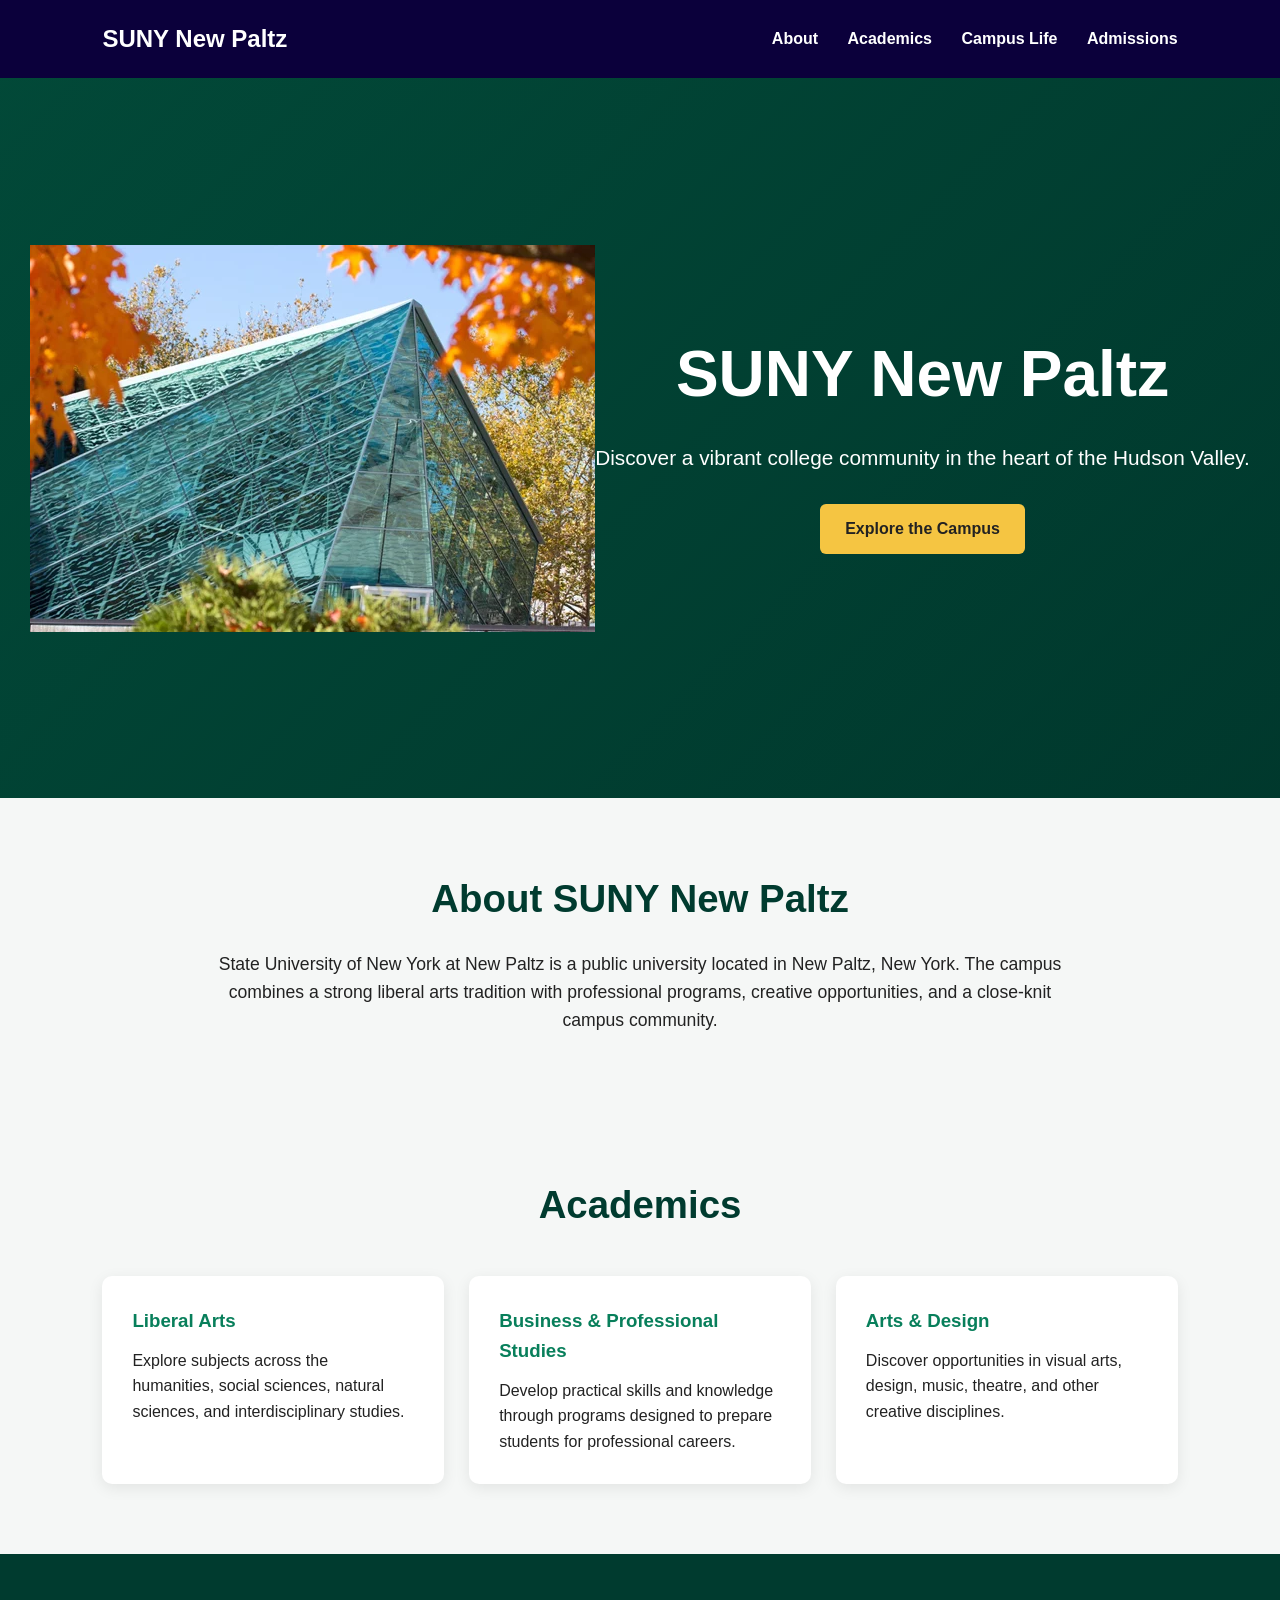
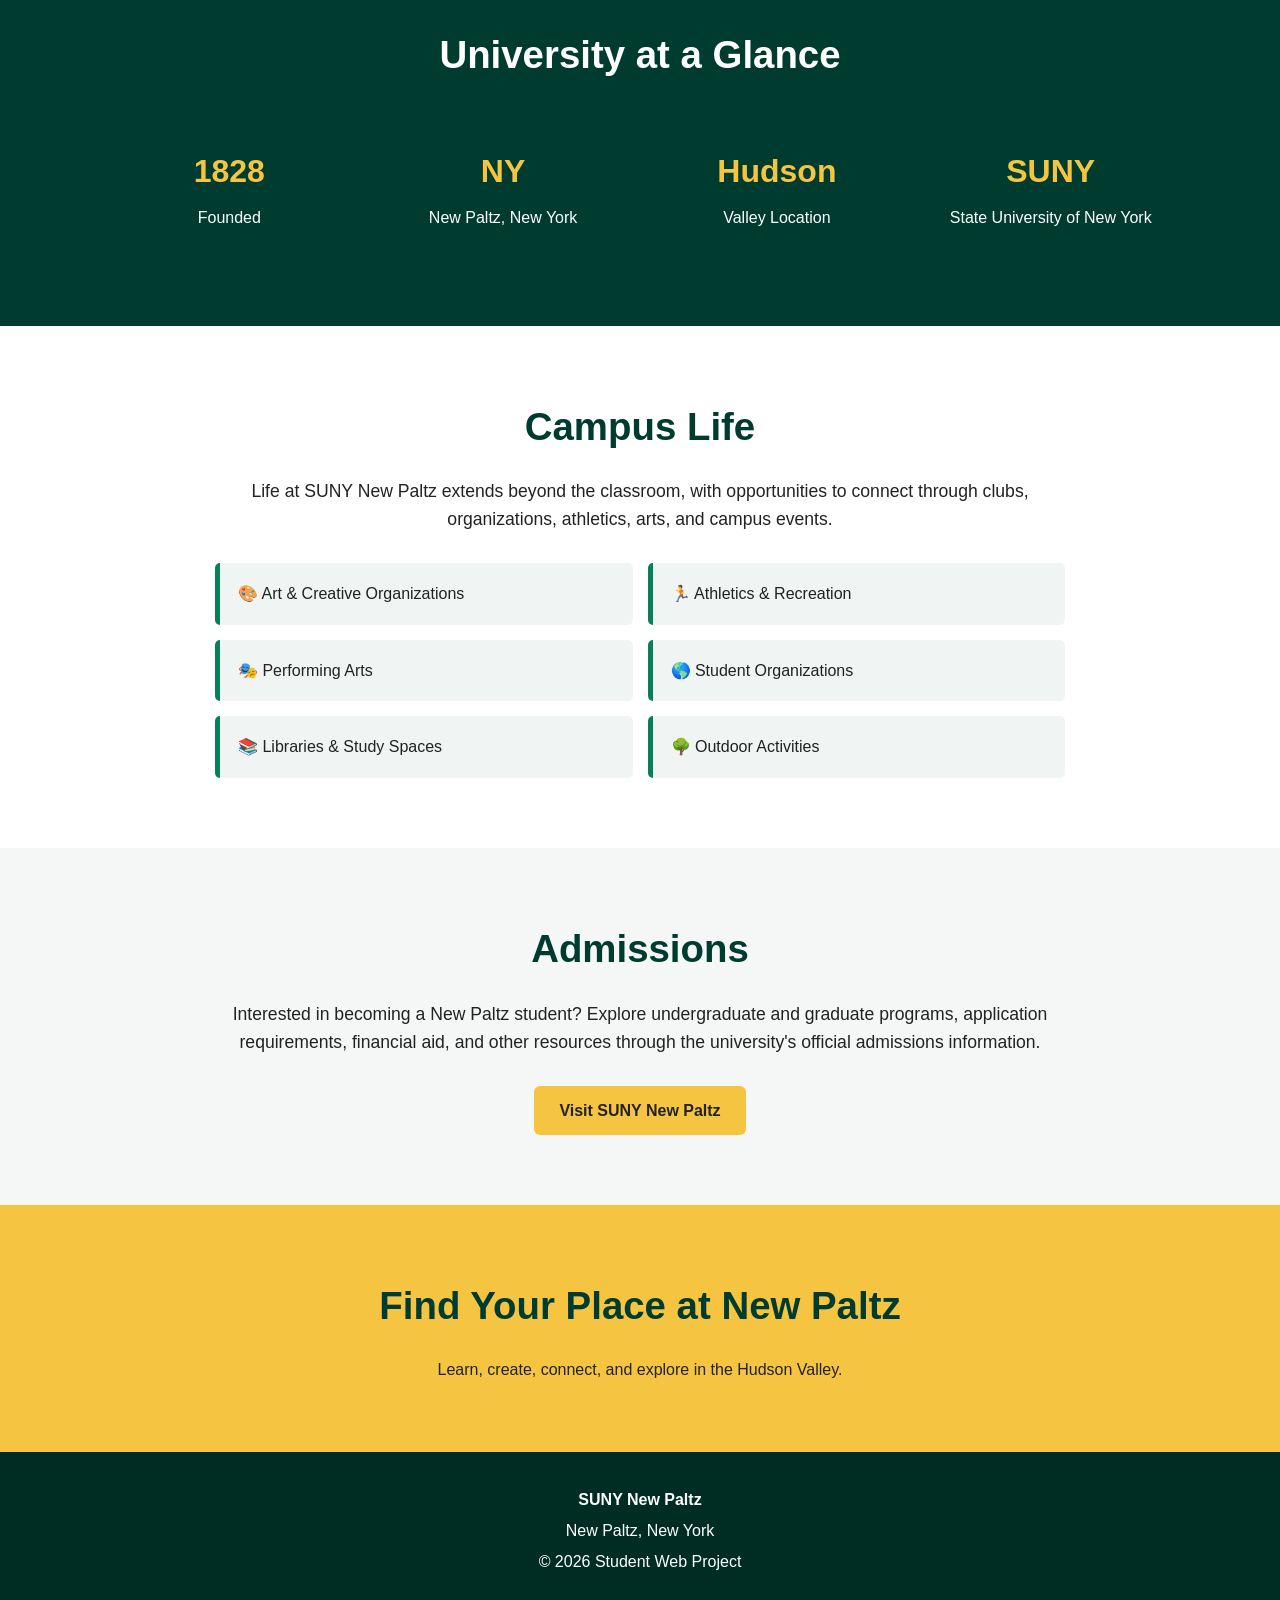
==== index.html @ 97f97d7e "Inital Commit" ====
<!DOCTYPE html>
<html lang="en"> 
<head>
  <meta charset="UTF-8">
  <meta name="viewport" content="width=device-width, initial-scale=1.0">
  <title>SUNY New Paltz</title>

  <style>
    * {
      margin: 0;
      padding: 0;
      box-sizing: border-box;
      scroll-behavior: smooth;
    }

    body {
      font-family: Arial, Helvetica, sans-serif;
      line-height: 1.6;
      color: #222;
      background: #f5f7f6;
    }

    header {
      background: #0b003b;
      color: white;
      padding: 20px 8%;
      display: flex;
      justify-content: space-between;
      align-items: center;
      position: sticky;
      top: 0;
      z-index: 1000;
    }

    .logo {
      font-size: 1.5rem;
      font-weight: bold;
    }

    nav a {
      color: white;
      text-decoration: none;
      margin-left: 25px;
      font-weight: bold;
    }

    nav a:hover {
      color: #f5c542;
    }

    .hero {
      min-height: 80vh;
      display: flex;
      align-items: center;
      justify-content: center;
      text-align: center;
      padding: 60px 20px;
      color: white;
      background:
        linear-gradient(rgba(0, 59, 47, 0.8), rgba(0, 59, 47, 0.8)),
        linear-gradient(135deg, #087f5b, #002d23);
    }

    .hero-content {
      max-width: 800px;
    }

    .hero h1 {
      font-size: 4rem;
      margin-bottom: 15px;
    }

    .hero p {
      font-size: 1.3rem;
      margin-bottom: 30px;
    }

    .button {
      display: inline-block;
      background: #f5c542;
      color: #222;
      padding: 12px 25px;
      border-radius: 6px;
      text-decoration: none;
      font-weight: bold;
      transition: 0.3s;
    }

    .button:hover {
      background: #ffd966;
      transform: translateY(-2px);
    }

    section {
      padding: 70px 8%;
    }

    section h2 {
      color: #003b2f;
      text-align: center;
      font-size: 2.4rem;
      margin-bottom: 20px;
    }

    .intro {
      max-width: 850px;
      margin: auto;
      text-align: center;
      font-size: 1.1rem;
    }

    .cards {
      display: grid;
      grid-template-columns: repeat(3, 1fr);
      gap: 25px;
      margin-top: 40px;
    }

    .card {
      background: white;
      padding: 30px;
      border-radius: 10px;
      box-shadow: 0 4px 15px rgba(0, 0, 0, 0.08);
      transition: 0.3s;
    }

    .card:hover {
      transform: translateY(-5px);
    }

    .card h3 {
      color: #087f5b;
      margin-bottom: 12px;
    }

    .facts {
      background: #003b2f;
      color: white;
    }

    .facts h2 {
      color: white;
    }

    .fact-grid {
      display: grid;
      grid-template-columns: repeat(4, 1fr);
      gap: 20px;
      text-align: center;
      margin-top: 35px;
    }

    .fact {
      padding: 25px;
    }

    .fact strong {
      display: block;
      font-size: 2rem;
      color: #f5c542;
      margin-bottom: 8px;
    }

    .campus {
      background: white;
    }

    .campus-list {
      max-width: 850px;
      margin: 30px auto 0;
      display: grid;
      grid-template-columns: 1fr 1fr;
      gap: 15px;
    }

    .campus-list div {
      background: #f0f4f2;
      padding: 18px;
      border-left: 5px solid #087f5b;
      border-radius: 5px;
    }

    .cta {
      text-align: center;
      background: #f5c542;
    }

    .cta h2 {
      color: #003b2f;
    }

    footer {
      background: #002d23;
      color: white;
      text-align: center;
      padding: 30px 20px;
    }

    footer p {
      margin: 5px 0;
    }

    @media (max-width: 800px) {
      header {
        flex-direction: column;
        gap: 15px;
      }

      nav a {
        margin: 0 8px;
      }

      .hero h1 {
        font-size: 2.7rem;
      }

      .cards {
        grid-template-columns: 1fr;
      }

      .fact-grid {
        grid-template-columns: 1fr 1fr;
      }

      .campus-list {
        grid-template-columns: 1fr;
      }
    }

    @media (max-width: 500px) {
      .fact-grid {
        grid-template-columns: 1fr;
      }

      nav {
        display: flex;
        flex-wrap: wrap;
        justify-content: center;
        gap: 10px;
      }
    }
  </style>
</head>

<body>

  <header>
    <div class="logo">SUNY New Paltz</div>
    
    <nav>
      <a href="#about">About</a>
      <a href="academics.html">Academics</a>
      <a href="#campus">Campus Life</a>
      <a href="#admissions">Admissions</a>
    </nav>
  
  </header>

  <main>

    <section class="hero">
  <img src="fall-open-house.webp" alt="SUNY New Paltz campus">

  <div class="hero-content">
    <h1>SUNY New Paltz</h1>
    <p>
      Discover a vibrant college community in the heart of the Hudson Valley.
    </p>
    <a class="button" href="#about">Explore the Campus</a>
  </div>
</section>


    <section id="about">

      <h2>About SUNY New Paltz</h2>
      <p class="intro">
        State University of New York at New Paltz is a public university
        located in New Paltz, New York. The campus combines a strong liberal
        arts tradition with professional programs, creative opportunities,
        and a close-knit campus community.
      </p>
    </section>



    <section id="academics">
      <h2>Academics</h2>

      <div class="cards">
        <div class="card">
          <h3>Liberal Arts</h3>
          <p>
            Explore subjects across the humanities, social sciences,
            natural sciences, and interdisciplinary studies.
          </p>
        </div>

        <div class="card">
          <h3>Business & Professional Studies</h3>
          <p>
            Develop practical skills and knowledge through programs designed
            to prepare students for professional careers.
          </p>
        </div>

        <div class="card">
          <h3>Arts & Design</h3>
          <p>
            Discover opportunities in visual arts, design, music, theatre,
            and other creative disciplines.
          </p>
        </div>
      </div>
    </section>

    <section class="facts">
      <h2>University at a Glance</h2>

      <div class="fact-grid">
        <div class="fact">
          <strong>1828</strong>
          Founded
        </div>

        <div class="fact">
          <strong>NY</strong>
          New Paltz, New York
        </div>

        <div class="fact">
          <strong>Hudson</strong>
          Valley Location
        </div>

        <div class="fact">
          <strong>SUNY</strong>
          State University of New York
        </div>
      </div>
    </section>

    <section id="campus" class="campus">
      <h2>Campus Life</h2>
      <p class="intro">
        Life at SUNY New Paltz extends beyond the classroom, with opportunities
        to connect through clubs, organizations, athletics, arts, and campus events.
      </p>

      <div class="campus-list">
        <div>🎨 Art & Creative Organizations</div>
        <div>🏃 Athletics & Recreation</div>
        <div>🎭 Performing Arts</div>
        <div>🌎 Student Organizations</div>
        <div>📚 Libraries & Study Spaces</div>
        <div>🌳 Outdoor Activities</div>
      </div>
    </section>

    <section id="admissions">
      <h2>Admissions</h2>
      <p class="intro">
        Interested in becoming a New Paltz student? Explore undergraduate and
        graduate programs, application requirements, financial aid, and other
        resources through the university's official admissions information.
      </p>

      <div style="text-align:center; margin-top:30px;">
        <a
          class="button"
          href="https://www.newpaltz.edu/"
          target="_blank"
          rel="noopener noreferrer"
        >
          Visit SUNY New Paltz
        </a>
      </div>
    </section>

    <section class="cta">
      <h2>Find Your Place at New Paltz</h2>
      <p>
        Learn, create, connect, and explore in the Hudson Valley.
      </p>
    </section>

  </main>

  <footer>
    <p><strong>SUNY New Paltz</strong></p>
    <p>New Paltz, New York</p>
    <p>&copy; 2026 Student Web Project</p>
  </footer>

</body>
</html>
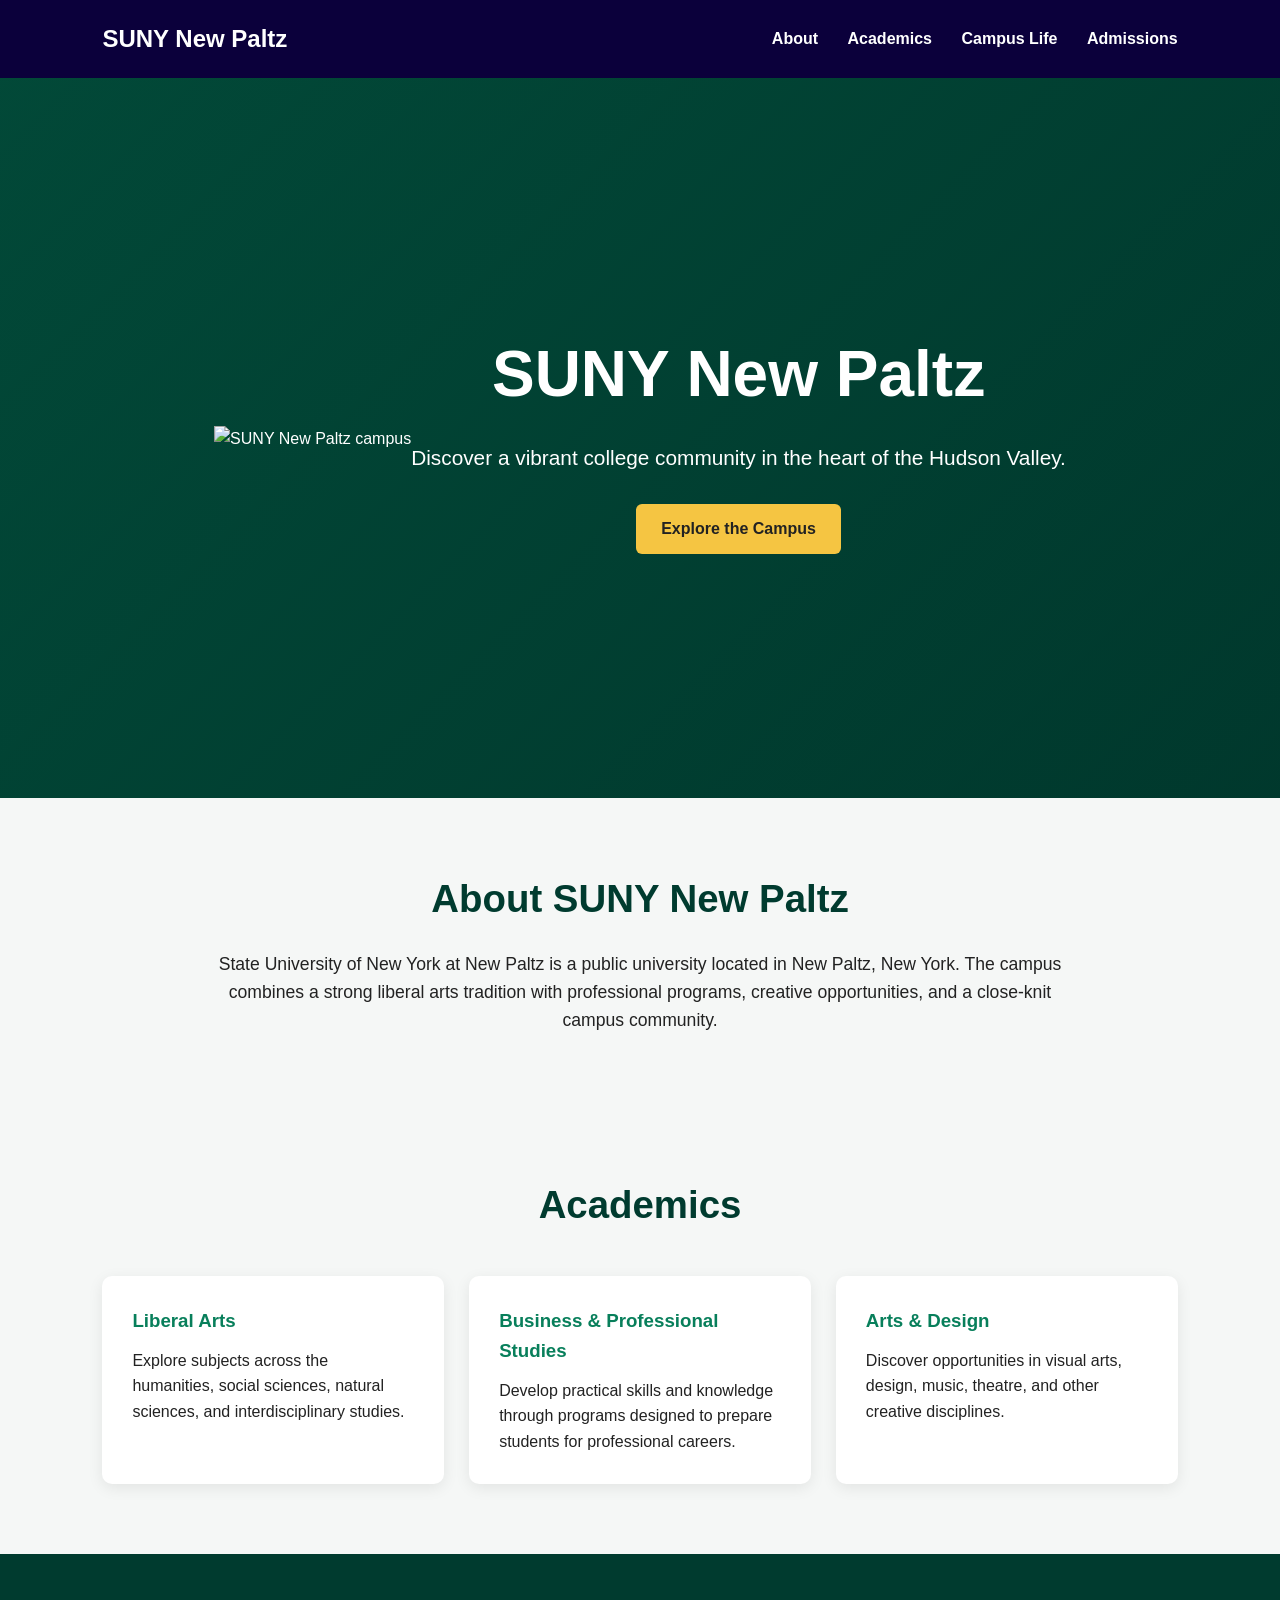
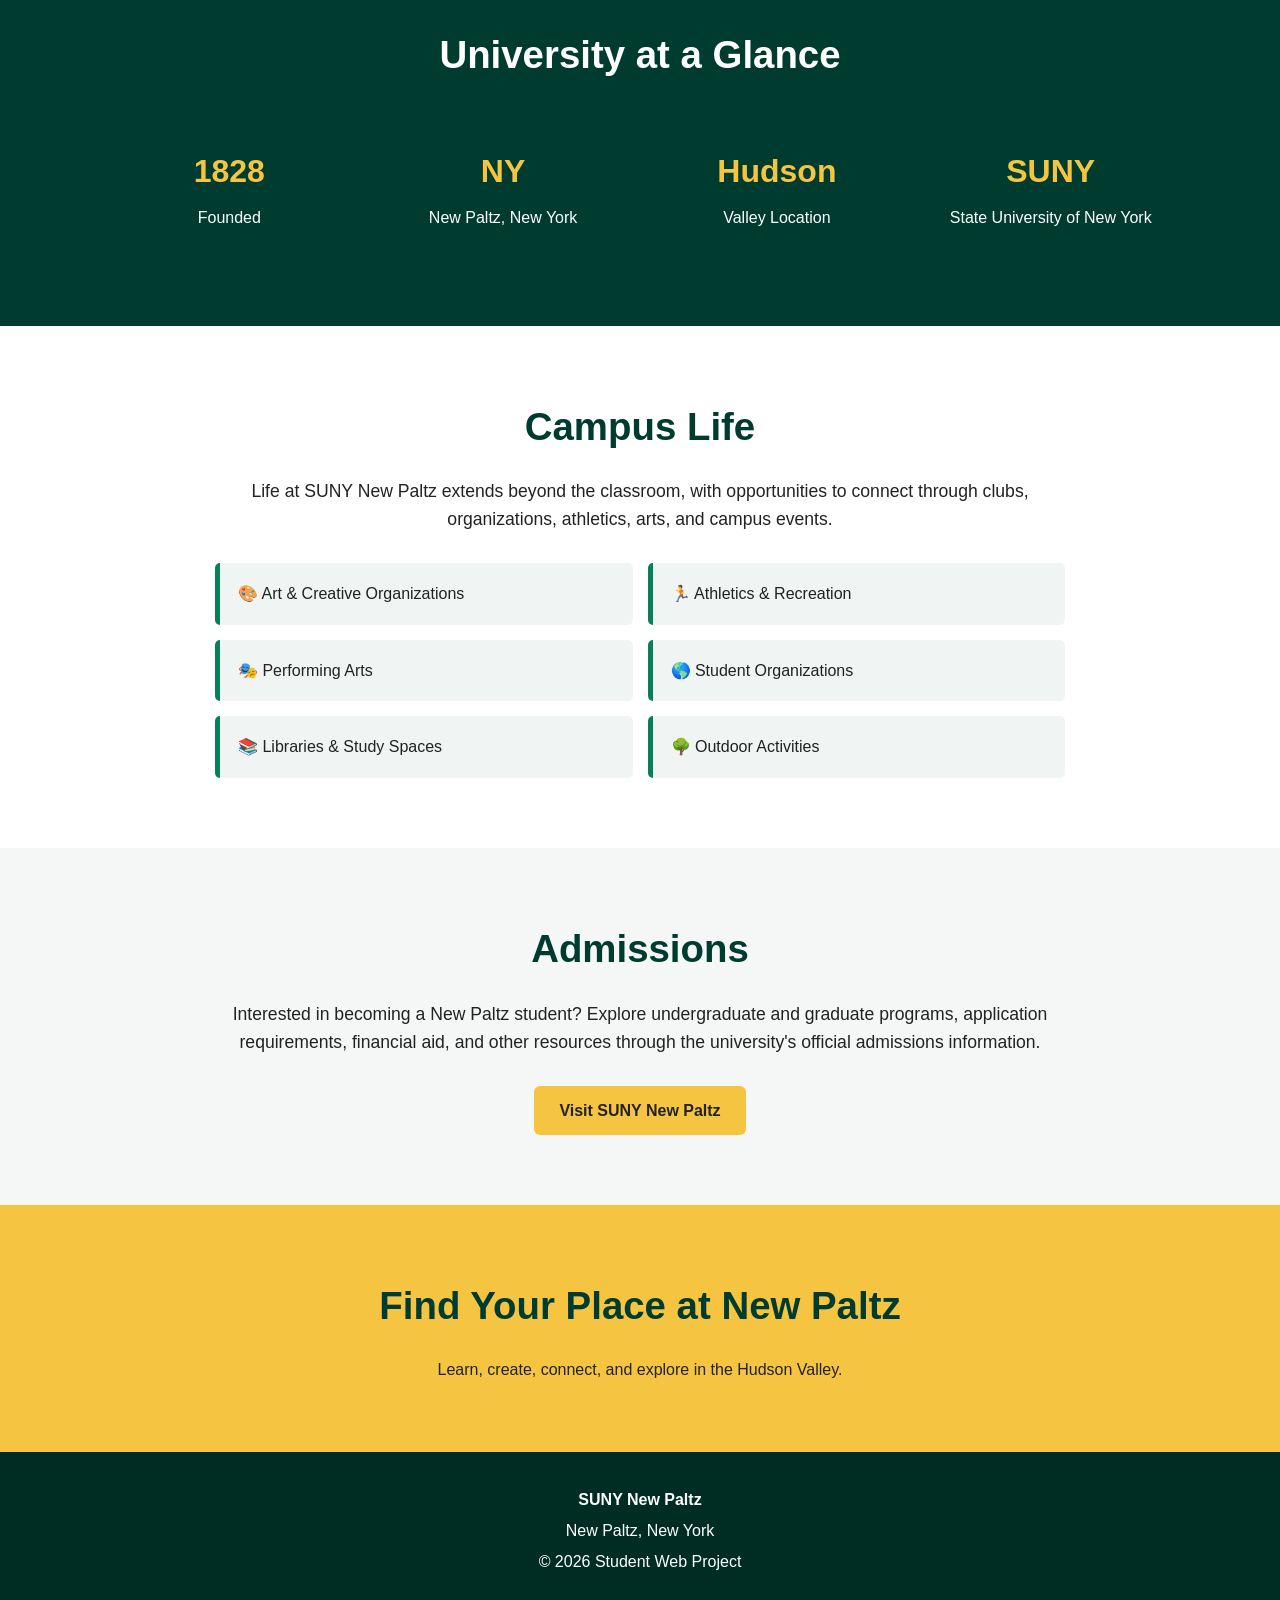
==== commit 33333786: "Fixed fall-open-house image not loading." ====
--- a/index.html
+++ b/index.html
@@ -259,7 +259,7 @@
   <main>
 
     <section class="hero">
-  <img src="fall-open-house.webp" alt="SUNY New Paltz campus">
+  <img src="fall-open-house.png" alt="SUNY New Paltz campus">
 
   <div class="hero-content">
     <h1>SUNY New Paltz</h1>
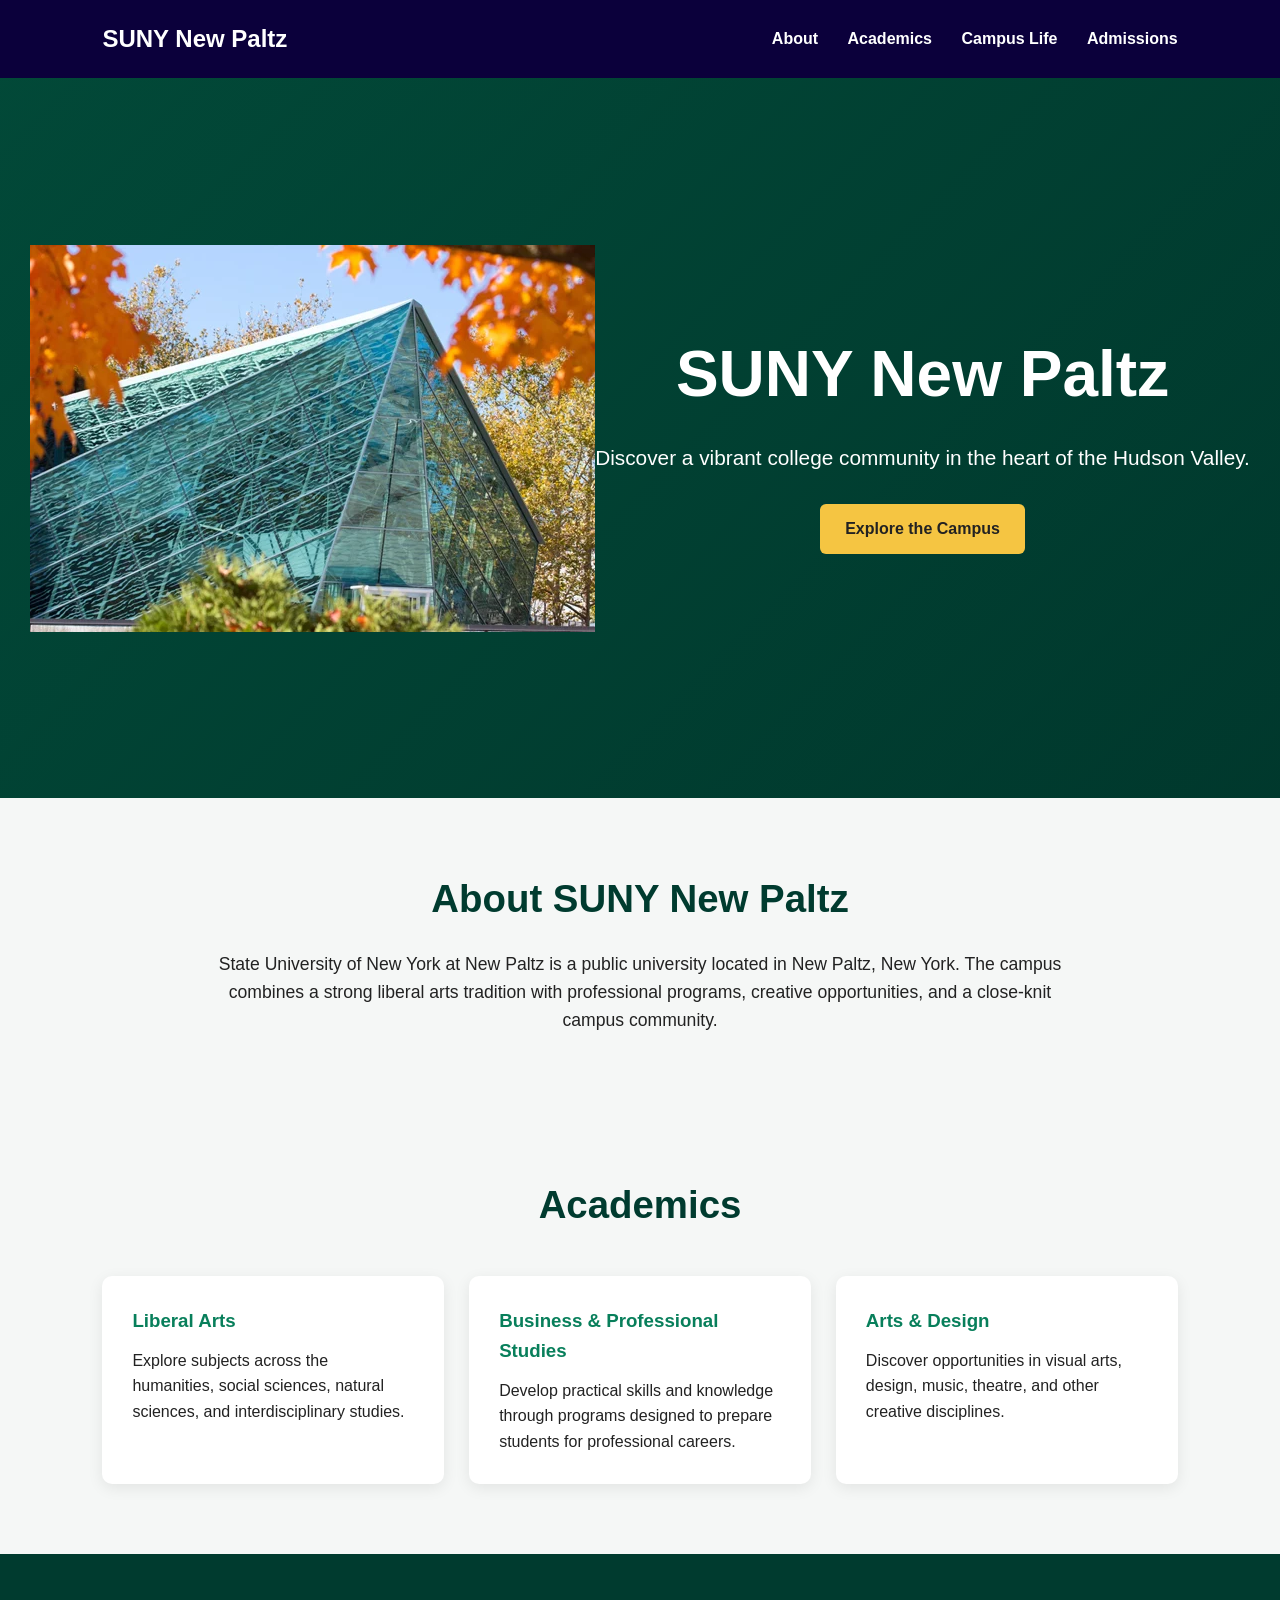
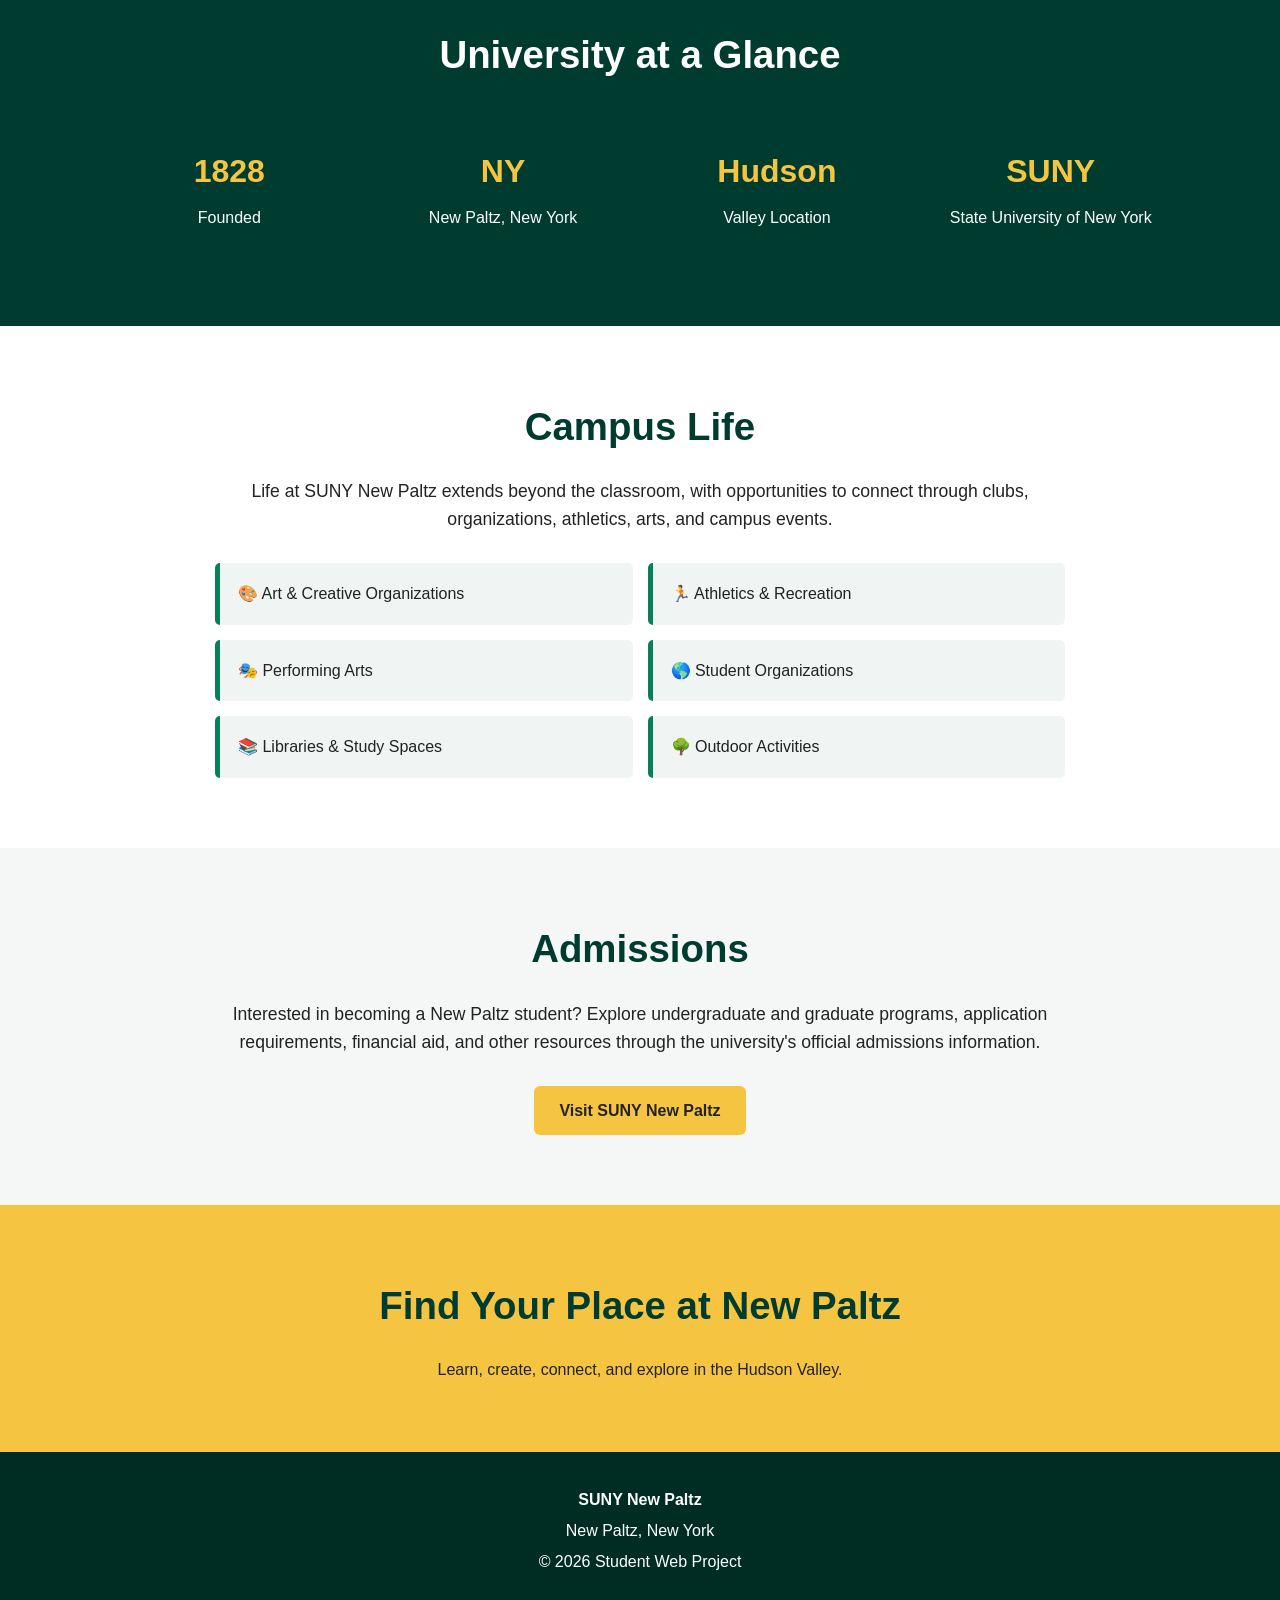
==== commit 25bd28c9: "Fixed incorrect path for fall-open-house.png" ====
--- a/index.html
+++ b/index.html
@@ -259,7 +259,7 @@
   <main>
 
     <section class="hero">
-  <img src="fall-open-house.png" alt="SUNY New Paltz campus">
+  <img src="images/fall-open-house.png" alt="SUNY New Paltz campus">
 
   <div class="hero-content">
     <h1>SUNY New Paltz</h1>
